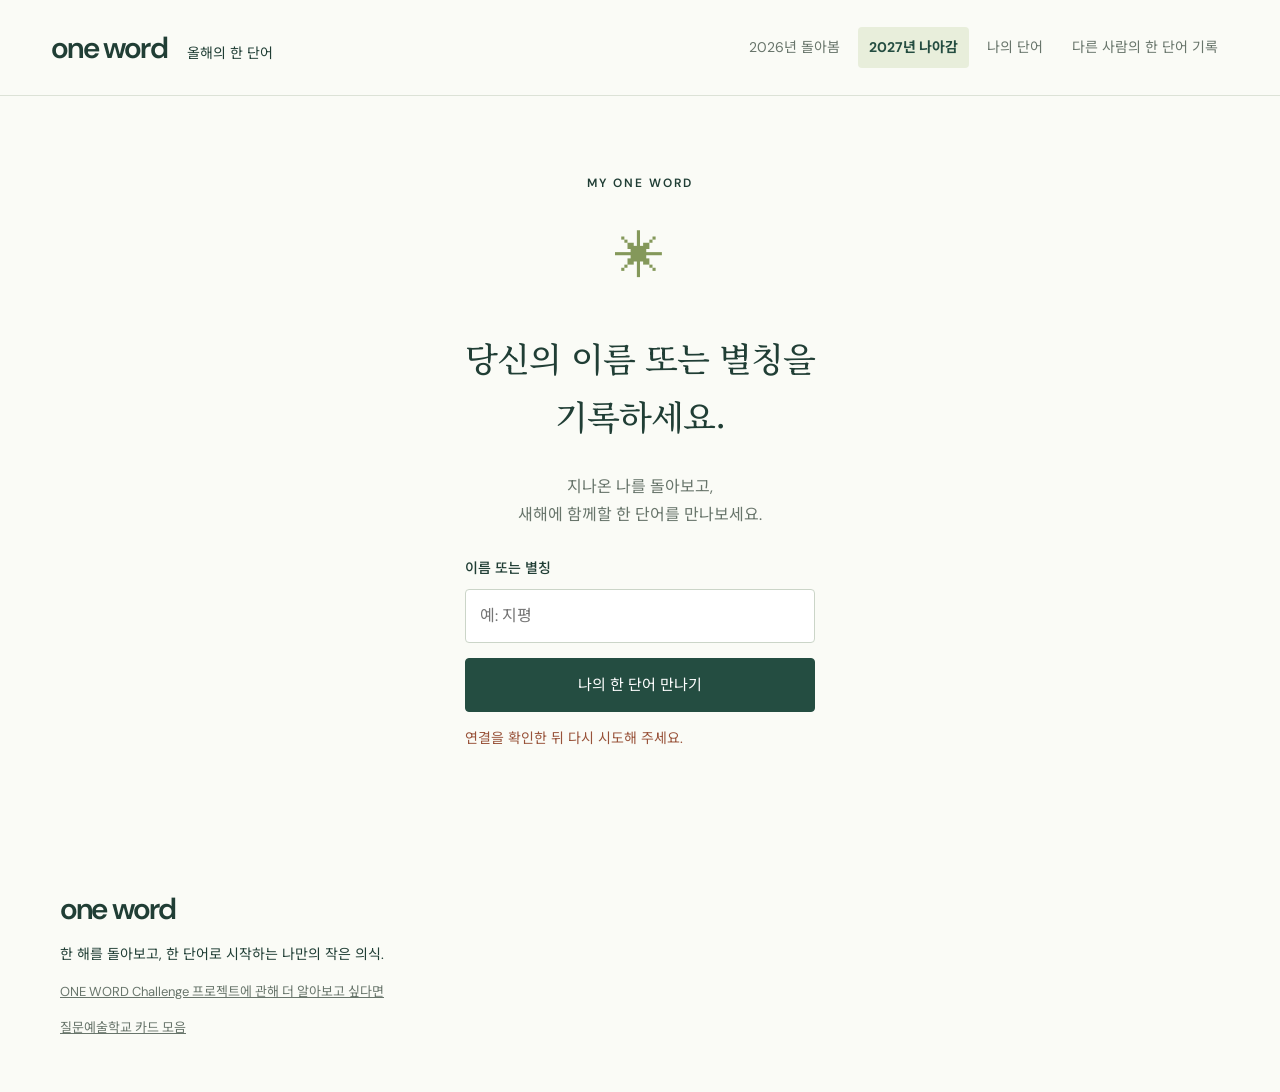
==== oneword.html @ f8caf666 "Add standalone MY ONE WORD app and update new-year core values to 2027" ====
<!doctype html><html lang="ko"><head><meta charset="utf-8"><meta name="viewport" content="width=device-width, initial-scale=1"><meta name="theme-color" content="#244d41"><title>올해의 한 단어 · ONE WORD</title><meta name="description" content="2026년을 돌아보고, 2027년을 향해 나아가며. 나를 담는 한 단어를 만나보세요."><link rel="canonical" href="https://card.questionschool.net/oneword.html">
<meta property="og:type" content="website">
<meta property="og:locale" content="ko_KR">
<meta property="og:site_name" content="MY ONE WORD">
<meta property="og:title" content="올해의 한 단어 · MY ONE WORD">
<meta property="og:description" content="돌아보고, 선택하고, 살아가기. 새해, 당신과 함께 살아갈 한 단어는 무엇입니까?">
<meta property="og:url" content="https://card.questionschool.net/oneword.html">
<meta property="og:image" content="https://card.questionschool.net/oneword/share.png">
<meta property="og:image:secure_url" content="https://card.questionschool.net/oneword/share.png">
<meta property="og:image:type" content="image/png">
<meta property="og:image:width" content="1734">
<meta property="og:image:height" content="907">
<meta property="og:image:alt" content="올해의 한 단어. 돌아보고, 선택하고, 살아가기. 2026 성장과 2027 용기 카드.">
<meta name="twitter:card" content="summary_large_image">
<meta name="twitter:title" content="올해의 한 단어 · MY ONE WORD">
<meta name="twitter:description" content="돌아보고, 선택하고, 살아가기. 새해, 당신과 함께 살아갈 한 단어는 무엇입니까?">
<meta name="twitter:image" content="https://card.questionschool.net/oneword/share.png">
<link rel="stylesheet" href="oneword/style.css"></head><body>
<header><a href="#" class="brand" id="homeLink">one word<span>올해의 한 단어</span></a><nav aria-label="상단 메뉴"><button data-navyear="2026">2026년 돌아봄</button><button data-navyear="2027" class="active" aria-pressed="true">2027년 나아감</button><button id="myWordsLink">나의 단어</button><button id="communityLink">다른 사람의 한 단어 기록</button></nav><button id="profileButton" class="profile-badge" hidden></button></header>
<section id="entrance" class="entrance"><p class="eyebrow">MY ONE WORD</p><div class="entrance-star">✳</div><h1>당신의 이름 또는 별칭을<br>기록하세요.</h1><p>지나온 나를 돌아보고,<br>새해에 함께할 한 단어를 만나보세요.</p><form id="enterForm"><label for="nickname">이름 또는 별칭</label><input id="nickname" maxlength="24" required placeholder="예: 지평" autocomplete="nickname"><button class="primary" type="submit" id="enterButton">나의 한 단어 만나기</button><p id="entranceError" class="form-status" role="status">기록을 불러오는 중입니다.</p></form></section>
<main id="selectionPage" hidden><section class="hero"><div class="intro"><p class="eyebrow">A WORD TO REMEMBER + A WORD TO BE</p><h1>지나온 나를 담고,<br>다가올 나를 여는<br><em>한 단어.</em></h1><p class="lead">2026년의 기억<br>2026년의 방향</p><a class="start" href="#choose">나의 한 단어 만나기</a><p class="small">정답은 없어요. 지금 마음이 머무는 단어면 충분해요.</p></div><div class="hero-art" aria-hidden="true"><div class="orbit"></div><div class="paper past"><span>2026 · 돌아봄</span><strong>성장</strong><i>지나온 시간에서 발견한 나</i></div><div class="paper future"><span>2027 · 나아감</span><strong>용기</strong><i>아직 펼쳐지지 않은 나의 이야기</i><div class="spark">✳</div></div><p class="art-caption">ONE YEAR. ONE WORD. YOUR OWN WAY.</p></div></section>
<section id="choose" class="workspace"><div class="section-top"><div><p class="eyebrow">나를 위한 작은 멈춤</p><h2>당신의 한 단어는 무엇입니까?</h2></div><p class="step-caption">돌아보고, 선택하고, 살아가기</p></div><div class="years" role="group" aria-label="단어를 선택할 연도"><button data-year="2026"><span>REMEMBER</span><strong>2026년을 돌아보며</strong><small>올해의 나를 가장 잘 담은 단어</small></button><button class="active" data-year="2027" aria-pressed="true"><span>BECOMING</span><strong>2027년을 향해 나아가며</strong><small>새해에 더 가까워지고 싶은 단어</small></button></div><div class="prompt"><span>잠깐, 내 마음 들여다보기</span><p id="reflectionPrompt"></p><textarea id="reflection" maxlength="2000" placeholder="떠오르는 생각을 적어보세요. 적지 않아도 괜찮아요." aria-label="한 해에 대한 생각"></textarea></div>
<div class="mode-tabs" role="group" aria-label="선택 방법"><button data-mode="random" class="active">우연히 만나기</button><button data-mode="all">예시 단어 중에서 선택하기</button><button data-mode="custom">내 단어 직접 쓰기</button></div>
<div id="random" class="mode-panel"><div class="random-copy"><p class="eyebrow">A LITTLE SERENDIPITY</p><h3>뜻밖의 단어가<br>나에게 말을 걸 때.</h3><p>카드 한 장을 뽑아 마음을 살펴보세요.<br>마음에 닿으면, 나의 단어로 간직해요.</p><button id="draw" class="primary">한 단어 뽑아보기</button><p class="small">무작위로 만나는 생각의 씨앗이에요.</p></div><div class="draw-card" id="drawCard" aria-live="polite"><span class="eyebrow">MY ONE WORD</span><div class="card-flower">✳</div><h3>어떤 단어가<br>기다리고 있을까요?</h3><p>마음이 머무는 단어를 만나보세요.</p></div></div>
<div id="all" class="mode-panel" hidden><div class="catalog-head"><div><h3>마음이 머무는 단어를 찾아요</h3></div><a href="words.csv" id="downloadWords" download class="text-link">단어 목록 CSV 받기</a></div><div class="catalog-sort" role="group" aria-label="단어 정렬"><button type="button" data-order="alpha" aria-pressed="false">가나다순으로 보기</button><button type="button" data-order="random" class="active" aria-pressed="true">랜덤으로 보기</button><button type="button" id="reshuffle">다시 섞기</button></div><input id="search" type="search" placeholder="한글, 영어, 풀이로 검색" aria-label="단어 검색"><div id="initials" class="initials"></div><p id="searchCount" class="small" aria-live="polite"></p><div id="wordGrid" class="word-grid"></div></div>
<div id="custom" class="mode-panel" hidden><div class="custom-intro"><p class="eyebrow">IN YOUR OWN WORDS</p><h3>목록에 없어도 괜찮아요.<br>당신의 언어로 적어주세요.</h3><p>단어도, 그 안에 담는 의미도 당신의 것이니까요.</p></div><form id="customForm"><label>나의 한 단어 <span>필수</span><input id="customKo" maxlength="30" required placeholder="예: 다시, 한 걸음, 단단함"></label><label>영어 <span>선택</span><input id="customEn" maxlength="80" placeholder="영어 단어를 함께 적을 수 있어요"></label><label>나만의 뜻 풀이 <span>선택</span><textarea id="customMeaning" maxlength="500" placeholder="내게 이 단어는 어떤 의미인가요?"></textarea></label><button class="primary" type="submit">이 단어 선택하기</button></form></div></section>
<section id="mywords" class="mywords"><p class="eyebrow">MY ONE WORD</p><h2>한 해, 한 단어.</h2><p class="section-description">지나온 나를 다정하게 기억하고, 다가올 나를 가볍게 초대해요.</p><p id="migrationNotice" class="migration" hidden>이 브라우저에 이전에 고른 단어가 있어요. <button id="importLegacy" class="secondary">이전 기록 가져오기</button></p><div id="savedWords" class="saved-grid"></div><div class="save-tools"><p id="storageNotice" class="small">같은 브라우저로 다시 방문하면 내 기록을 이어갈 수 있어요.</p></div></section>
<section class="closing"><span>✳</span><h2>거창한 다짐 대신,<br>매일 떠올릴 수 있는 한 단어.</h2><p>새해, 당신과 함께 살아갈 한 단어는 무엇입니까?</p></section></main>
<main id="communityPage" class="community-page" hidden><p class="eyebrow">OUR ONE WORD</p><h1>다른 사람의 한 단어 기록</h1><p class="section-description">서로 다른 이름, 서로 다른 한 단어.<br>각자의 한 해가 향하는 곳을 만나보세요.</p><div class="community-filters" role="group" aria-label="기록 연도"><button data-communityyear="" class="active">모든 해</button><button data-communityyear="2026">2026년 돌아봄</button><button data-communityyear="2027">2027년 나아감</button></div><form id="communitySearchForm" class="community-search"><input id="communitySearch" type="search" maxlength="80" placeholder="이름 또는 단어로 찾기" aria-label="다른 사람 기록 검색"><button class="secondary">찾기</button></form><p id="communityStatus" role="status"></p><div id="communityRecords" class="community-stream"></div><button id="moreRecords" class="secondary" hidden>더 보기</button></main>
<footer><a class="brand" href="#">one word</a><p>한 해를 돌아보고, 한 단어로 시작하는 나만의 작은 의식.</p><p class="small"><a href="https://onewordchallenge.com/" target="_blank" rel="noopener">ONE WORD Challenge 프로젝트에 관해 더 알아보고 싶다면</a></p><p class="small"><a href="/">질문예술학교 카드 모음</a></p></footer>
<dialog id="selection"><button class="close" aria-label="닫기">×</button><p class="eyebrow" id="dialogYear"></p><h2 id="dialogWord"></h2><p id="dialogEn" class="english"></p><form id="saveForm"><label for="dialogMeaning">나만의 뜻풀이 <span>선택</span></label><textarea id="dialogMeaning" maxlength="500" placeholder="이 단어를 나만의 말로 풀어보세요."></textarea><label id="reasonLabel" for="reason">이 단어를 고른 이유 <span>선택</span></label><textarea id="reason" maxlength="2000" placeholder="내 이야기와 연결해보세요."></textarea><label for="action">이 단어와 함께할 작은 실천 <span>선택</span></label><input id="action" maxlength="300" placeholder="일상에서 해볼 수 있는 작은 행동 하나"><label class="share-option"><input type="checkbox" id="shareRecord" checked> 다른 사람과 이 단어 나누기</label><p class="small">선택하면 이름·단어·선택 이유·작은 실천이 기록 목록에 표시됩니다. ‘마음 들여다보기’는 나만 볼 수 있어요.</p><p id="saveError" class="form-status" role="status"></p><button type="submit" id="saveButton" class="primary">나의 단어로 간직하기</button></form></dialog>
<dialog id="recordDetail" aria-labelledby="detailSentence"><button class="close" aria-label="기록 상세 닫기">×</button><p id="detailYear" class="eyebrow"></p><h2 id="detailSentence"></h2><div id="detailContent"></div><button id="detailSupport" type="button" class="heart-button" hidden></button><button id="detailEdit" class="secondary" hidden>내 기록 수정하기</button></dialog>
<dialog id="profileDialog"><button class="close" aria-label="이름 수정 창 닫기">×</button><p class="eyebrow">MY NAME</p><h2>이름 또는 별칭</h2><form id="profileForm"><label for="profileNickname">어떤 이름으로 기록할까요?</label><input id="profileNickname" maxlength="24" required autocomplete="nickname"><p class="small">이름을 바꾸면 기존 기록에도 함께 반영됩니다.</p><p id="profileError" class="form-status" role="status"></p><button class="primary">이름 저장하기</button></form></dialog>
<dialog id="deleteDialog"><p class="eyebrow">MY ONE WORD</p><h2 id="deleteTitle">이 기록을 지울까요?</h2><p>단어와 함께 적은 기록이 삭제됩니다. 삭제한 기록은 복구할 수 없어요.</p><p id="deleteError" class="form-status" role="status"></p><div class="dialog-actions"><button id="cancelDelete" class="secondary">취소</button><button id="confirmDelete" class="danger">기록 삭제하기</button></div></dialog><div id="toast" role="status"></div><script src="oneword/words.js"></script><script src="oneword/app.js"></script></body></html>
---- oneword/style.css ----
@import url('https://fonts.googleapis.com/css2?family=DM+Sans:wght@400;500;600;700&family=Noto+Sans+KR:wght@400;500;600;700&family=Noto+Serif+KR:wght@400;500;600;700&display=swap');
:root{--ink:#203e35;--green:#244d41;--lime:#e2edaa;--muted:#68756b;--line:#dce2d7;--bg:#fafbf6;--serif:'Noto Serif KR',serif;--sans:'DM Sans','Noto Sans KR',sans-serif}*{box-sizing:border-box}html{scroll-behavior:smooth;scroll-padding-top:30px}body{margin:0;background:var(--bg);color:var(--ink);font:16px/1.75 var(--sans)}button,input,textarea{font:inherit}button,a,input,textarea{-webkit-tap-highlight-color:transparent}button,a{touch-action:manipulation}button{cursor:pointer}a{color:inherit}button:focus-visible,a:focus-visible{outline:3px solid #a47735;outline-offset:5px}header{max-width:1320px;margin:auto;padding:27px 6%;display:flex;align-items:center;justify-content:space-between;border-bottom:1px solid var(--line)}.brand{font:600 30px 'DM Sans',sans-serif;letter-spacing:-1.8px;text-decoration:none}.brand span{font:14px var(--sans);letter-spacing:0;margin-left:20px}.saved-link{font-size:14px;text-decoration:none}.saved-link span{margin-left:14px}.hero{max-width:1320px;margin:auto;padding:76px 6% 85px;display:grid;grid-template-columns:1fr 1fr;gap:30px;align-items:center}.eyebrow{font-size:12px;letter-spacing:2px;font-weight:600}.hero h1{font:500 clamp(38px,4.3vw,59px)/1.5 var(--serif);letter-spacing:-2px;margin:24px 0}.hero h1 em{font-style:normal;border-bottom:2px solid #7a9453}.lead{font-size:17px;color:#5b6c60;margin:28px 0}.start{display:inline-block;background:var(--green);color:white;text-decoration:none;border-radius:5px;padding:14px 28px;margin:5px 0 12px;font-size:15px}.small{font-size:13px;color:var(--muted)}.hero-art{position:relative;height:470px;display:flex;align-items:center;justify-content:center}.orbit{width:390px;height:390px;border:1px solid #cbd5bd;border-radius:50%;position:absolute;background:radial-gradient(ellipse,#edf1dd 0,transparent 70%)}.paper{position:absolute;box-shadow:0 18px 45px #233f3520;width:235px;height:325px;padding:28px;display:flex;flex-direction:column;border-radius:6px}.paper span{font-size:12px;letter-spacing:1px}.paper strong{font:500 47px var(--serif);margin-top:68px;letter-spacing:4px}.paper i{font-style:normal;font-size:11px;margin-top:24px}.paper.past{background:#e8ecdf;transform:rotate(-13deg);left:3%;top:46px;color:#4d6355}.paper.future{background:var(--green);color:var(--lime);transform:rotate(11deg);right:3%;top:100px}.spark{position:absolute;right:25px;bottom:25px;font-size:46px}.art-caption{position:absolute;bottom:-10px;font-size:11px;letter-spacing:2px}.workspace{background:#fff;padding:65px max(6%,calc((100% - 1160px)/2));border-block:1px solid var(--line)}.section-top{display:flex;justify-content:space-between;align-items:end;margin-bottom:32px}h2{font:500 31px/1.6 var(--serif);letter-spacing:-1px;margin:10px 0}h3{font-size:23px;line-height:1.65;font-weight:500;margin:10px 0}.step-caption{font-size:13px;color:var(--muted)}.years{display:grid;grid-template-columns:1fr 1fr;gap:14px}.years button{text-align:left;border:1px solid var(--line);border-radius:6px;background:#fafbf8;padding:23px 27px;color:var(--ink)}.years button.active{background:var(--green);color:#fff;border-color:var(--green)}.years span{display:block;font-size:11px;letter-spacing:2px;opacity:.7}.years strong{font-size:19px;display:block;margin:7px 0}.years small{font-size:13px;opacity:.8}.prompt{margin:27px 0 35px;padding:22px 26px;background:#f4f6ee;border-radius:5px}.prompt>span{font-size:13px;color:#697653}.prompt p{margin:7px 0 10px}.prompt textarea{background:transparent;border:0;border-bottom:1px solid #ccd6c3;resize:vertical;min-height:66px;width:100%;font-size:14px;color:var(--ink);padding:9px 0}.mode-tabs{display:flex;border-bottom:1px solid var(--line);gap:30px}.mode-tabs button{border:0;border-bottom:3px solid transparent;background:transparent;color:var(--muted);padding:16px 0;font-size:15px}.mode-tabs .active{border-bottom-color:var(--green);color:var(--green);font-weight:700}.mode-panel{padding-top:40px}.mode-panel[hidden]{display:none!important}#random{display:grid;grid-template-columns:1fr 1fr;gap:50px;align-items:center;min-height:430px}.random-copy{padding:18px 15px}.random-copy h3{font:500 29px/1.6 var(--serif);letter-spacing:-1px}.random-copy>p:not(.eyebrow){color:var(--muted);font-size:15px}.primary,.secondary{border-radius:4px;padding:13px 24px;border:1px solid var(--green);font-size:15px}.primary{background:var(--green);color:white}.primary:hover,.start:hover{background:#396553}.secondary{background:transparent;color:var(--green)}.draw-card{max-width:340px;min-height:365px;width:100%;margin:auto;background:#f0f3e5;border:1px solid #d9e1c8;border-radius:7px;padding:30px;text-align:center;display:flex;flex-direction:column;align-items:center;justify-content:center;transition:transform .3s}.draw-card .eyebrow{font-size:10px}.card-flower{font-size:65px;color:#84985a;line-height:1.5}.draw-card h3{font:500 28px/1.6 var(--serif)}.draw-card h3.revealed{font-size:42px;word-break:keep-all}.draw-card p{font-size:14px;color:#68735a;max-width:270px}.draw-card .english{font-size:15px;margin:5px}.draw-card button{margin-top:14px}.catalog-head{display:flex;align-items:center;justify-content:space-between;gap:20px}.catalog-head p{font-size:14px;color:var(--muted)}.text-link{font-size:13px}input,textarea{border:1px solid #cbd5c8;border-radius:4px;background:white;color:var(--ink);padding:12px 14px;width:100%}input:focus,textarea:focus{outline:2px solid #73936a;outline-offset:2px}#search{margin:20px 0}.initials{display:flex;gap:7px;flex-wrap:wrap}.initials button{border:1px solid var(--line);background:white;border-radius:30px;padding:5px 12px;color:var(--ink);font-size:14px}.initials button.active{background:var(--green);color:white}.word-grid{display:grid;grid-template-columns:repeat(3,1fr);gap:12px;max-height:800px;overflow:auto;padding:5px}.word-item{text-align:left;background:var(--bg);color:var(--ink);border:1px solid var(--line);border-radius:5px;padding:22px;min-height:180px;display:flex;flex-direction:column}.word-item:hover{border-color:#79966c;background:#f0f4e6}.word-item strong{font:600 24px var(--serif);margin-bottom:8px}.english{font-family:'DM Sans',var(--sans);color:var(--muted)}.word-item .english{font-size:13px}.word-item .meaning{font-size:14px;margin-top:14px}.custom-intro{margin-bottom:28px}#customForm{max-width:620px}label{display:block;font-size:14px;font-weight:500;margin:15px 0 8px}label span{font-size:12px;color:var(--muted);font-weight:400;margin-left:8px}label input,label textarea{display:block;margin-top:9px}textarea{min-height:90px;resize:vertical}.mywords{max-width:1160px;margin:auto;padding:75px 0}.section-description{color:var(--muted);font-size:15px}.saved-grid{display:grid;grid-template-columns:1fr 1fr;gap:20px;margin-top:35px}.saved-card{border:1px solid var(--line);border-radius:6px;padding:35px;background:#f0f2e9;overflow-wrap:anywhere}.saved-card:nth-child(2){background:#e6eddb}.saved-card .saved-title{font-size:13px;letter-spacing:1px}.saved-card h3{font:500 38px var(--serif);margin:30px 0 10px}.saved-card .meaning{font-size:15px}.saved-card .note-title{font-size:12px;margin-top:25px;color:var(--muted)}.saved-card .note{white-space:pre-wrap;font-size:14px;margin:3px 0}.saved-card button{margin-top:20px;font-size:13px;border:0;border-bottom:1px solid;background:transparent;color:var(--green);padding:4px 0}.save-tools{margin-top:24px;display:flex;align-items:center;gap:20px}.closing{background:var(--green);color:#e4edce;text-align:center;padding:60px 20px}.closing>span{font-size:40px}.closing p{font-size:14px;opacity:.8}footer{max-width:1160px;margin:auto;padding:40px 0}footer>p{font-size:14px}dialog{max-width:520px;width:calc(100% - 30px);padding:38px;border:1px solid var(--line);border-radius:9px;color:var(--ink);background:var(--bg);max-height:90vh;overflow:auto}dialog::backdrop{background:#162e26a8;backdrop-filter:blur(3px)}dialog h2{font-size:40px;margin-bottom:3px;overflow-wrap:anywhere}dialog .close{position:absolute;right:13px;top:9px;border:0;background:transparent;font-size:28px;color:var(--ink)}dialog .primary{margin-top:23px;width:100%}#toast{position:fixed;bottom:24px;left:50%;transform:translateX(-50%);background:var(--green);color:white;border-radius:5px;padding:12px 23px;box-shadow:0 5px 20px #0002;display:none;z-index:20;font-size:14px;max-width:90vw}#toast.show{display:block}.empty{color:var(--muted);font-size:15px;padding:35px 0}.draw-card.drawing{transform:rotate(5deg) scale(.95)}@media(max-width:900px){.hero{padding-top:45px}.hero-art{transform:scale(.85);transform-origin:center}.paper.past{left:-5%}.paper.future{right:-7%}.mywords,footer{margin-inline:6%}.word-grid{grid-template-columns:repeat(2,1fr)}}@media(max-width:650px){header{padding:20px 6%}.brand{font-size:27px}.brand span{display:none}.hero{display:block;padding-bottom:36px}.hero h1{font-size:40px}.hero-art{height:390px;max-width:370px;margin:0 auto;transform:scale(.85)}.paper{width:220px;height:300px}.paper.past{top:15px}.paper.future{top:60px}.art-caption{bottom:0}.hero .small{font-size:12px}.workspace{padding:38px 6%}.section-top{display:block}.step-caption{display:none}h2{font-size:25px}.years{gap:9px}.years button{padding:18px 14px}.years strong{font-size:16px}.years small{font-size:12px}.prompt{padding:18px}.mode-tabs{gap:18px;justify-content:space-between}.mode-tabs button{font-size:13px}.mode-panel{padding-top:25px}#random{grid-template-columns:1fr;gap:20px}.random-copy{padding:5px}.random-copy h3 br{display:none}.random-copy h3{font-size:24px}.draw-card{margin-bottom:10px;min-height:340px}.catalog-head{display:block}.catalog-head h3{font-size:20px}.word-grid{grid-template-columns:1fr 1fr;gap:9px}.word-item{padding:16px 13px;min-height:190px}.word-item strong{font-size:21px}.word-item .meaning{font-size:13px}.mywords{padding:45px 0}.saved-grid{grid-template-columns:1fr}.save-tools{display:block}.saved-card{padding:27px}.closing h2{font-size:25px}dialog{padding:30px 24px}.closing{padding:40px 25px}}@media(prefers-reduced-motion:reduce){*{scroll-behavior:auto!important;transition:none!important}}


.catalog-sort{display:flex;gap:8px;flex-wrap:wrap;margin-top:22px}.catalog-sort button{border:1px solid var(--line);background:white;color:var(--green);border-radius:4px;padding:9px 16px;font-size:14px}.catalog-sort button.active{background:var(--green);border-color:var(--green);color:white}.catalog-sort #reshuffle{border-style:dashed}.catalog-sort button[hidden]{display:none}
[hidden]{display:none!important}header{max-width:1450px;gap:22px;padding-inline:4%;flex-wrap:wrap}header nav{display:flex;gap:7px;align-items:center;margin-left:auto}header nav button{background:transparent;border:0;color:var(--muted);padding:8px 11px;font-size:14px;border-radius:4px;white-space:nowrap}header nav button.active{color:var(--green);background:#e8eedb;font-weight:700}.profile-badge{font-size:13px;border:1px solid var(--line);padding:6px 13px;border-radius:30px;background:white;color:var(--green)}.entrance{max-width:620px;margin:0 auto;padding:65px 28px 85px;text-align:center;min-height:72vh}.entrance h1{font:500 34px/1.7 var(--serif);letter-spacing:-1px}.entrance-star{font-size:50px;color:#84985a;margin-top:20px}.entrance>p:not(.eyebrow){color:var(--muted)}.entrance form{max-width:350px;margin:27px auto 0;text-align:left}.entrance label{font-size:14px}.entrance .primary{width:100%;margin-top:15px}.entrance .secondary{display:block;text-align:center;text-decoration:none}.form-status{font-size:14px;color:#985239;white-space:pre-wrap}.entrance #entranceError{min-height:24px}.share-option{display:flex;align-items:center;gap:9px;margin-top:25px}.share-option input{width:18px;height:18px;accent-color:var(--green)}.dialog-actions{display:flex;gap:10px;justify-content:flex-end}.danger{border:1px solid #a04d3c;border-radius:4px;color:#9a3c2a;background:#fff4ed;padding:12px 20px}.saved-card .record-sentence,.community-card .record-sentence{font:500 23px/1.8 var(--serif);letter-spacing:-.7px;overflow-wrap:anywhere}.record-sentence strong{font-weight:700}.record-visibility{font-size:12px;color:var(--muted);margin:15px 0}.record-controls{display:flex;gap:17px;flex-wrap:wrap}.saved-card .record-controls button{margin-top:12px}.saved-card .record-controls .delete-record{color:#a04d3c}.migration{font-size:14px;background:#eef3e4;padding:15px 20px;border-radius:4px}.migration button{margin:7px 0 7px 10px;padding:7px 12px;font-size:13px}.community-page{max-width:1160px;padding:55px 6% 80px;margin:auto;min-height:70vh}.community-page h1{font:500 37px var(--serif);letter-spacing:-1px}.community-filters{display:flex;gap:9px;flex-wrap:wrap;margin:30px 0 20px}.community-filters button{border:1px solid var(--line);background:white;color:var(--green);padding:9px 18px;border-radius:4px;font-size:14px}.community-filters .active{background:var(--green);color:white}.community-search{display:flex;gap:9px;max-width:570px;margin:0 0 25px}.community-search button{white-space:nowrap}.community-grid{display:grid;grid-template-columns:1fr 1fr;gap:18px}.community-card{border:1px solid var(--line);border-radius:6px;background:white;padding:28px;overflow-wrap:anywhere}.community-card .record-sentence{font-size:21px}.community-card .note{white-space:pre-wrap;font-size:14px}.community-card .note-title{color:var(--muted);font-size:12px;margin-bottom:4px}.community-card .word-description{font-size:14px;color:var(--muted)}#moreRecords{margin-top:25px}.record-name{font-size:13px;letter-spacing:.6px}.sentence-footer{font-size:12px;color:var(--muted)}button:disabled{opacity:.5;cursor:wait}@media(max-width:900px){header nav{order:3;width:100%;margin:0;justify-content:center;border-top:1px solid var(--line);padding-top:12px}header .profile-badge{margin-left:auto}.brand span{display:none}.community-grid{grid-template-columns:1fr}}@media(max-width:650px){header{gap:12px;padding:18px 5% 13px}header nav{justify-content:space-between;gap:0;flex-wrap:wrap}header nav button{font-size:12px;padding:8px 6px}.entrance{padding:40px 26px 65px}.entrance h1{font-size:29px}.community-page{padding:35px 6% 60px}.community-page h1{font-size:29px}.saved-card .record-sentence{font-size:22px}.community-card{padding:24px}.save-tools{display:block}.dialog-actions{justify-content:stretch}.dialog-actions button{flex:1}}

@media(max-width:650px){header nav{display:grid;grid-template-columns:1fr 1fr;gap:5px}header nav button{font-size:14px;padding:8px 7px}}

.community-stream{display:flex;flex-direction:column;gap:0}.community-summary{display:flex;align-items:baseline;justify-content:space-between;gap:24px;width:100%;text-align:left;background:transparent;border:0;border-bottom:1px solid var(--line);padding:23px 0;color:var(--ink);border-radius:0}.community-summary:first-child{border-top:1px solid var(--line)}.community-line{font:400 19px/1.9 var(--sans);overflow-wrap:anywhere}.community-line strong{font-weight:600}.community-hint{font-size:13px;color:var(--muted);white-space:nowrap}.community-summary:hover .community-line{text-decoration:underline;text-decoration-color:#99ab83;text-underline-offset:5px}#recordDetail h2{font-size:26px;line-height:1.75}#recordDetail section{margin:23px 0}#recordDetail section h3{font:500 13px var(--sans);color:var(--muted);margin:0 0 8px}#recordDetail section p{font-size:16px;white-space:pre-wrap;margin:0;overflow-wrap:anywhere}#detailEdit{margin-top:15px}@media(max-width:650px){.community-summary{display:block;padding:20px 0}.community-line{font-size:17px}.community-hint{display:block;margin-top:7px;font-size:13px}#recordDetail h2{font-size:24px}}

.community-row{display:flex;align-items:center;gap:24px;border-bottom:1px solid var(--line);padding:21px 0}.community-row:first-child{border-top:1px solid var(--line)}.community-row .community-summary{flex:1;min-width:0;padding:0;border:0;display:block}.community-row .community-summary:first-child{border:0}.community-hint{display:block;margin-top:5px}.heart-button{flex:none;background:transparent;border:1px solid #d6dfd0;border-radius:24px;color:#74816a;padding:8px 15px;font-size:16px;min-width:64px;white-space:nowrap;line-height:1.5}.heart-button:hover{background:#eef3e5}.heart-button.supported{color:#a04d56;border-color:#dcb7ba;background:#fff2f2}.own-support{font-size:16px;color:var(--muted);padding:8px 15px;white-space:nowrap}#detailSupport{margin-top:15px;margin-right:10px;font-size:15px}@media(max-width:650px){.community-row{gap:14px;padding:18px 0}.heart-button{padding:7px 12px;min-width:56px}.community-row .community-summary{padding:0}}

.saved-card{display:flex;flex-direction:column}.saved-card .record-controls{margin-top:auto;padding-top:18px;justify-content:flex-end;gap:8px;border-top:1px solid #d4ddcc}.saved-card .record-controls button{width:38px;height:38px;margin:0;padding:0;border:0;border-radius:50%;background:transparent;display:inline-flex;align-items:center;justify-content:center;font-size:21px;line-height:1;opacity:.72}.saved-card .record-controls button:hover{background:#dfe7d4;opacity:1}.saved-card .record-controls .delete-record{font-size:19px;color:#a04d3c}.saved-card .record-visibility{margin-bottom:20px}

@media(max-width:650px){.mode-tabs{display:grid;grid-template-columns:.8fr 1.4fr 1fr;gap:12px}.mode-tabs button{font-size:14px;line-height:1.6;word-break:keep-all}}

@media(max-width:650px){header nav button{white-space:normal;word-break:keep-all;line-height:1.5}}
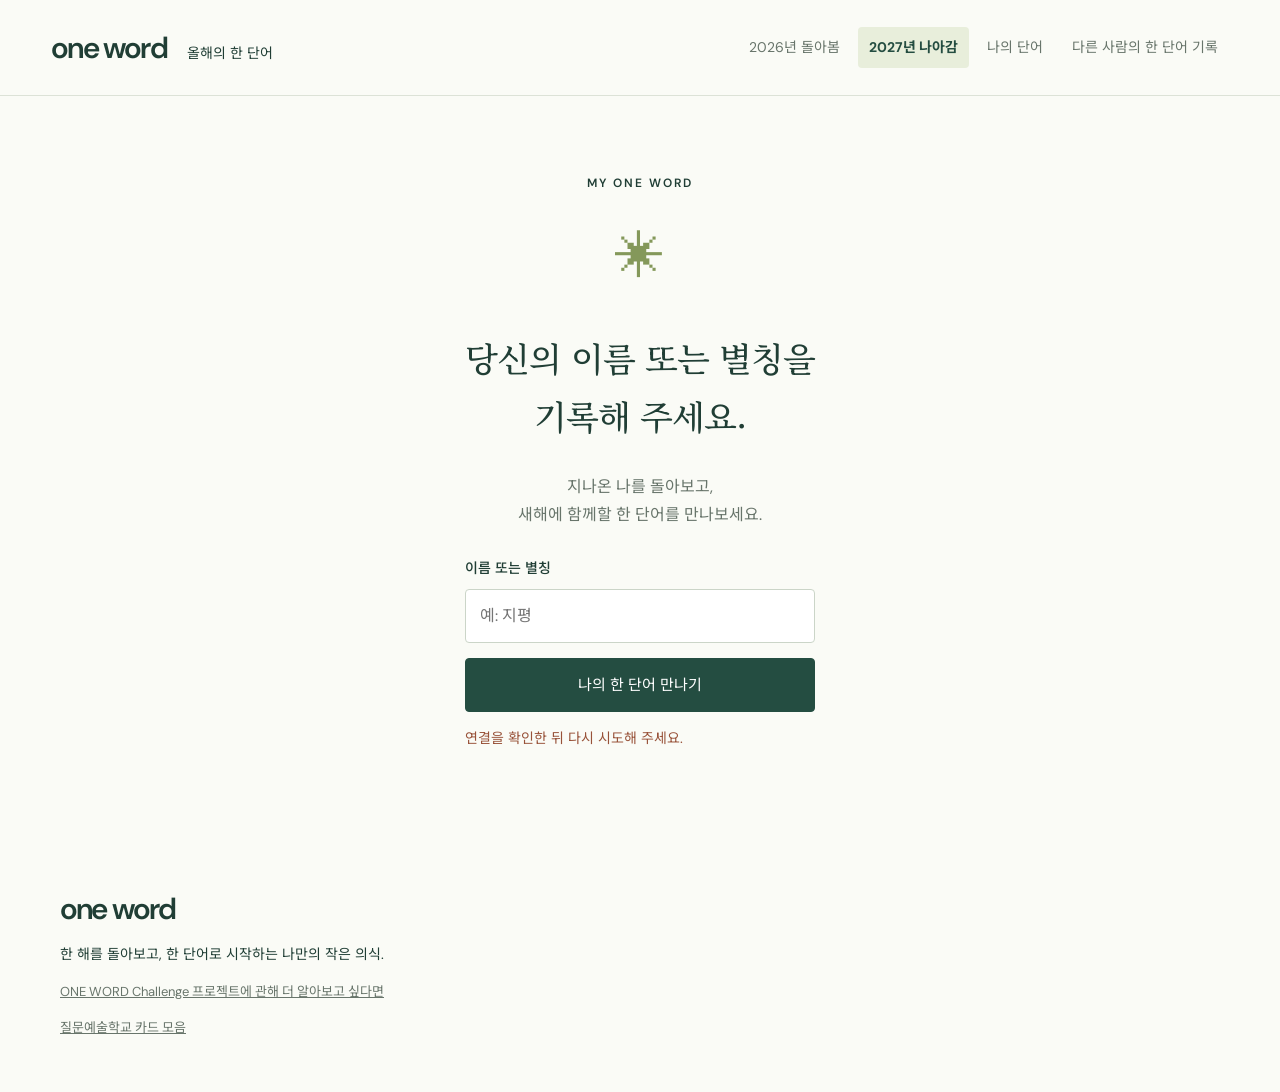
==== commit 8c50e49a: "Use polite wording on the one-word entrance" ====
--- a/oneword.html
+++ b/oneword.html
@@ -17,18 +17,18 @@
 <meta name="twitter:image" content="https://card.questionschool.net/oneword/share.png">
 <link rel="stylesheet" href="oneword/style.css"></head><body>
 <header><a href="#" class="brand" id="homeLink">one word<span>올해의 한 단어</span></a><nav aria-label="상단 메뉴"><button data-navyear="2026">2026년 돌아봄</button><button data-navyear="2027" class="active" aria-pressed="true">2027년 나아감</button><button id="myWordsLink">나의 단어</button><button id="communityLink">다른 사람의 한 단어 기록</button></nav><button id="profileButton" class="profile-badge" hidden></button></header>
-<section id="entrance" class="entrance"><p class="eyebrow">MY ONE WORD</p><div class="entrance-star">✳</div><h1>당신의 이름 또는 별칭을<br>기록하세요.</h1><p>지나온 나를 돌아보고,<br>새해에 함께할 한 단어를 만나보세요.</p><form id="enterForm"><label for="nickname">이름 또는 별칭</label><input id="nickname" maxlength="24" required placeholder="예: 지평" autocomplete="nickname"><button class="primary" type="submit" id="enterButton">나의 한 단어 만나기</button><p id="entranceError" class="form-status" role="status">기록을 불러오는 중입니다.</p></form></section>
+<section id="entrance" class="entrance"><p class="eyebrow">MY ONE WORD</p><div class="entrance-star">✳</div><h1>당신의 이름 또는 별칭을<br>기록해 주세요.</h1><p>지나온 나를 돌아보고,<br>새해에 함께할 한 단어를 만나보세요.</p><form id="enterForm"><label for="nickname">이름 또는 별칭</label><input id="nickname" maxlength="24" required placeholder="예: 지평" autocomplete="nickname"><button class="primary" type="submit" id="enterButton">나의 한 단어 만나기</button><p id="entranceError" class="form-status" role="status">기록을 불러오는 중입니다.</p></form></section>
 <main id="selectionPage" hidden><section class="hero"><div class="intro"><p class="eyebrow">A WORD TO REMEMBER + A WORD TO BE</p><h1>지나온 나를 담고,<br>다가올 나를 여는<br><em>한 단어.</em></h1><p class="lead">2026년의 기억<br>2026년의 방향</p><a class="start" href="#choose">나의 한 단어 만나기</a><p class="small">정답은 없어요. 지금 마음이 머무는 단어면 충분해요.</p></div><div class="hero-art" aria-hidden="true"><div class="orbit"></div><div class="paper past"><span>2026 · 돌아봄</span><strong>성장</strong><i>지나온 시간에서 발견한 나</i></div><div class="paper future"><span>2027 · 나아감</span><strong>용기</strong><i>아직 펼쳐지지 않은 나의 이야기</i><div class="spark">✳</div></div><p class="art-caption">ONE YEAR. ONE WORD. YOUR OWN WAY.</p></div></section>
 <section id="choose" class="workspace"><div class="section-top"><div><p class="eyebrow">나를 위한 작은 멈춤</p><h2>당신의 한 단어는 무엇입니까?</h2></div><p class="step-caption">돌아보고, 선택하고, 살아가기</p></div><div class="years" role="group" aria-label="단어를 선택할 연도"><button data-year="2026"><span>REMEMBER</span><strong>2026년을 돌아보며</strong><small>올해의 나를 가장 잘 담은 단어</small></button><button class="active" data-year="2027" aria-pressed="true"><span>BECOMING</span><strong>2027년을 향해 나아가며</strong><small>새해에 더 가까워지고 싶은 단어</small></button></div><div class="prompt"><span>잠깐, 내 마음 들여다보기</span><p id="reflectionPrompt"></p><textarea id="reflection" maxlength="2000" placeholder="떠오르는 생각을 적어보세요. 적지 않아도 괜찮아요." aria-label="한 해에 대한 생각"></textarea></div>
 <div class="mode-tabs" role="group" aria-label="선택 방법"><button data-mode="random" class="active">우연히 만나기</button><button data-mode="all">예시 단어 중에서 선택하기</button><button data-mode="custom">내 단어 직접 쓰기</button></div>
 <div id="random" class="mode-panel"><div class="random-copy"><p class="eyebrow">A LITTLE SERENDIPITY</p><h3>뜻밖의 단어가<br>나에게 말을 걸 때.</h3><p>카드 한 장을 뽑아 마음을 살펴보세요.<br>마음에 닿으면, 나의 단어로 간직해요.</p><button id="draw" class="primary">한 단어 뽑아보기</button><p class="small">무작위로 만나는 생각의 씨앗이에요.</p></div><div class="draw-card" id="drawCard" aria-live="polite"><span class="eyebrow">MY ONE WORD</span><div class="card-flower">✳</div><h3>어떤 단어가<br>기다리고 있을까요?</h3><p>마음이 머무는 단어를 만나보세요.</p></div></div>
-<div id="all" class="mode-panel" hidden><div class="catalog-head"><div><h3>마음이 머무는 단어를 찾아요</h3></div><a href="words.csv" id="downloadWords" download class="text-link">단어 목록 CSV 받기</a></div><div class="catalog-sort" role="group" aria-label="단어 정렬"><button type="button" data-order="alpha" aria-pressed="false">가나다순으로 보기</button><button type="button" data-order="random" class="active" aria-pressed="true">랜덤으로 보기</button><button type="button" id="reshuffle">다시 섞기</button></div><input id="search" type="search" placeholder="한글, 영어, 풀이로 검색" aria-label="단어 검색"><div id="initials" class="initials"></div><p id="searchCount" class="small" aria-live="polite"></p><div id="wordGrid" class="word-grid"></div></div>
-<div id="custom" class="mode-panel" hidden><div class="custom-intro"><p class="eyebrow">IN YOUR OWN WORDS</p><h3>목록에 없어도 괜찮아요.<br>당신의 언어로 적어주세요.</h3><p>단어도, 그 안에 담는 의미도 당신의 것이니까요.</p></div><form id="customForm"><label>나의 한 단어 <span>필수</span><input id="customKo" maxlength="30" required placeholder="예: 다시, 한 걸음, 단단함"></label><label>영어 <span>선택</span><input id="customEn" maxlength="80" placeholder="영어 단어를 함께 적을 수 있어요"></label><label>나만의 뜻 풀이 <span>선택</span><textarea id="customMeaning" maxlength="500" placeholder="내게 이 단어는 어떤 의미인가요?"></textarea></label><button class="primary" type="submit">이 단어 선택하기</button></form></div></section>
+<div id="all" class="mode-panel" hidden><div class="catalog-head"><div><h3>마음이 머무는 단어를 찾아요</h3></div></div><div class="catalog-sort" role="group" aria-label="단어 정렬"><button type="button" data-order="alpha" aria-pressed="false">가나다순으로 보기</button><button type="button" data-order="random" class="active" aria-pressed="true">랜덤으로 보기</button><button type="button" id="reshuffle">다시 섞기</button></div><input id="search" type="search" placeholder="단어, 다른 언어 표현, 풀이로 검색" aria-label="단어 검색"><div id="initials" class="initials"></div><p id="searchCount" class="small" aria-live="polite"></p><div id="wordGrid" class="word-grid"></div></div>
+<div id="custom" class="mode-panel" hidden><div class="custom-intro"><p class="eyebrow">IN YOUR OWN WORDS</p><h3>목록에 없어도 괜찮아요.<br>당신의 언어로 적어주세요.</h3><p>단어도, 그 안에 담는 의미도 당신의 것이니까요.</p></div><form id="customForm"><label>나의 한 단어 <span>필수</span><input id="customKo" maxlength="30" required placeholder="예: 다시, 한 걸음, 단단함"></label><label>다른 언어 표현 <span>선택</span><input id="customEn" maxlength="80" placeholder="어느 나라의 말이든 함께 적을 수 있어요"></label><label>나만의 뜻 풀이 <span>선택</span><textarea id="customMeaning" maxlength="500" placeholder="내게 이 단어는 어떤 의미인가요?"></textarea></label><button class="primary" type="submit">이 단어 선택하기</button></form></div></section>
 <section id="mywords" class="mywords"><p class="eyebrow">MY ONE WORD</p><h2>한 해, 한 단어.</h2><p class="section-description">지나온 나를 다정하게 기억하고, 다가올 나를 가볍게 초대해요.</p><p id="migrationNotice" class="migration" hidden>이 브라우저에 이전에 고른 단어가 있어요. <button id="importLegacy" class="secondary">이전 기록 가져오기</button></p><div id="savedWords" class="saved-grid"></div><div class="save-tools"><p id="storageNotice" class="small">같은 브라우저로 다시 방문하면 내 기록을 이어갈 수 있어요.</p></div></section>
 <section class="closing"><span>✳</span><h2>거창한 다짐 대신,<br>매일 떠올릴 수 있는 한 단어.</h2><p>새해, 당신과 함께 살아갈 한 단어는 무엇입니까?</p></section></main>
 <main id="communityPage" class="community-page" hidden><p class="eyebrow">OUR ONE WORD</p><h1>다른 사람의 한 단어 기록</h1><p class="section-description">서로 다른 이름, 서로 다른 한 단어.<br>각자의 한 해가 향하는 곳을 만나보세요.</p><div class="community-filters" role="group" aria-label="기록 연도"><button data-communityyear="" class="active">모든 해</button><button data-communityyear="2026">2026년 돌아봄</button><button data-communityyear="2027">2027년 나아감</button></div><form id="communitySearchForm" class="community-search"><input id="communitySearch" type="search" maxlength="80" placeholder="이름 또는 단어로 찾기" aria-label="다른 사람 기록 검색"><button class="secondary">찾기</button></form><p id="communityStatus" role="status"></p><div id="communityRecords" class="community-stream"></div><button id="moreRecords" class="secondary" hidden>더 보기</button></main>
 <footer><a class="brand" href="#">one word</a><p>한 해를 돌아보고, 한 단어로 시작하는 나만의 작은 의식.</p><p class="small"><a href="https://onewordchallenge.com/" target="_blank" rel="noopener">ONE WORD Challenge 프로젝트에 관해 더 알아보고 싶다면</a></p><p class="small"><a href="/">질문예술학교 카드 모음</a></p></footer>
-<dialog id="selection"><button class="close" aria-label="닫기">×</button><p class="eyebrow" id="dialogYear"></p><h2 id="dialogWord"></h2><p id="dialogEn" class="english"></p><form id="saveForm"><label for="dialogMeaning">나만의 뜻풀이 <span>선택</span></label><textarea id="dialogMeaning" maxlength="500" placeholder="이 단어를 나만의 말로 풀어보세요."></textarea><label id="reasonLabel" for="reason">이 단어를 고른 이유 <span>선택</span></label><textarea id="reason" maxlength="2000" placeholder="내 이야기와 연결해보세요."></textarea><label for="action">이 단어와 함께할 작은 실천 <span>선택</span></label><input id="action" maxlength="300" placeholder="일상에서 해볼 수 있는 작은 행동 하나"><label class="share-option"><input type="checkbox" id="shareRecord" checked> 다른 사람과 이 단어 나누기</label><p class="small">선택하면 이름·단어·선택 이유·작은 실천이 기록 목록에 표시됩니다. ‘마음 들여다보기’는 나만 볼 수 있어요.</p><p id="saveError" class="form-status" role="status"></p><button type="submit" id="saveButton" class="primary">나의 단어로 간직하기</button></form></dialog>
+<dialog id="selection"><button class="close" aria-label="닫기">×</button><p class="eyebrow" id="dialogYear"></p><h2 id="dialogWord"></h2><p id="dialogEn" class="english"></p><form id="saveForm"><label for="dialogMeaning">나만의 뜻풀이 <span>선택</span></label><textarea id="dialogMeaning" maxlength="500" placeholder="이 단어를 나만의 말로 풀어보세요."></textarea><label id="reasonLabel" for="reason">이 단어를 고른 이유 <span>선택</span></label><textarea id="reason" maxlength="2000" placeholder="내 이야기와 연결해보세요."></textarea><label id="actionLabel" for="action">이 단어와 함께할 작은 실천 <span>선택</span></label><input id="action" maxlength="300" placeholder="일상에서 해볼 수 있는 작은 행동 하나"><label class="share-option"><input type="checkbox" id="shareRecord" checked> 다른 사람과 이 단어 나누기</label><p class="small">선택하면 이름·단어·선택 이유·경험과 실천이 기록 목록에 표시됩니다. ‘마음 들여다보기’는 나만 볼 수 있어요.</p><p id="saveError" class="form-status" role="status"></p><button type="submit" id="saveButton" class="primary">나의 단어로 간직하기</button></form></dialog>
 <dialog id="recordDetail" aria-labelledby="detailSentence"><button class="close" aria-label="기록 상세 닫기">×</button><p id="detailYear" class="eyebrow"></p><h2 id="detailSentence"></h2><div id="detailContent"></div><button id="detailSupport" type="button" class="heart-button" hidden></button><button id="detailEdit" class="secondary" hidden>내 기록 수정하기</button></dialog>
 <dialog id="profileDialog"><button class="close" aria-label="이름 수정 창 닫기">×</button><p class="eyebrow">MY NAME</p><h2>이름 또는 별칭</h2><form id="profileForm"><label for="profileNickname">어떤 이름으로 기록할까요?</label><input id="profileNickname" maxlength="24" required autocomplete="nickname"><p class="small">이름을 바꾸면 기존 기록에도 함께 반영됩니다.</p><p id="profileError" class="form-status" role="status"></p><button class="primary">이름 저장하기</button></form></dialog>
 <dialog id="deleteDialog"><p class="eyebrow">MY ONE WORD</p><h2 id="deleteTitle">이 기록을 지울까요?</h2><p>단어와 함께 적은 기록이 삭제됩니다. 삭제한 기록은 복구할 수 없어요.</p><p id="deleteError" class="form-status" role="status"></p><div class="dialog-actions"><button id="cancelDelete" class="secondary">취소</button><button id="confirmDelete" class="danger">기록 삭제하기</button></div></dialog><div id="toast" role="status"></div><script src="oneword/words.js"></script><script src="oneword/app.js"></script></body></html>
